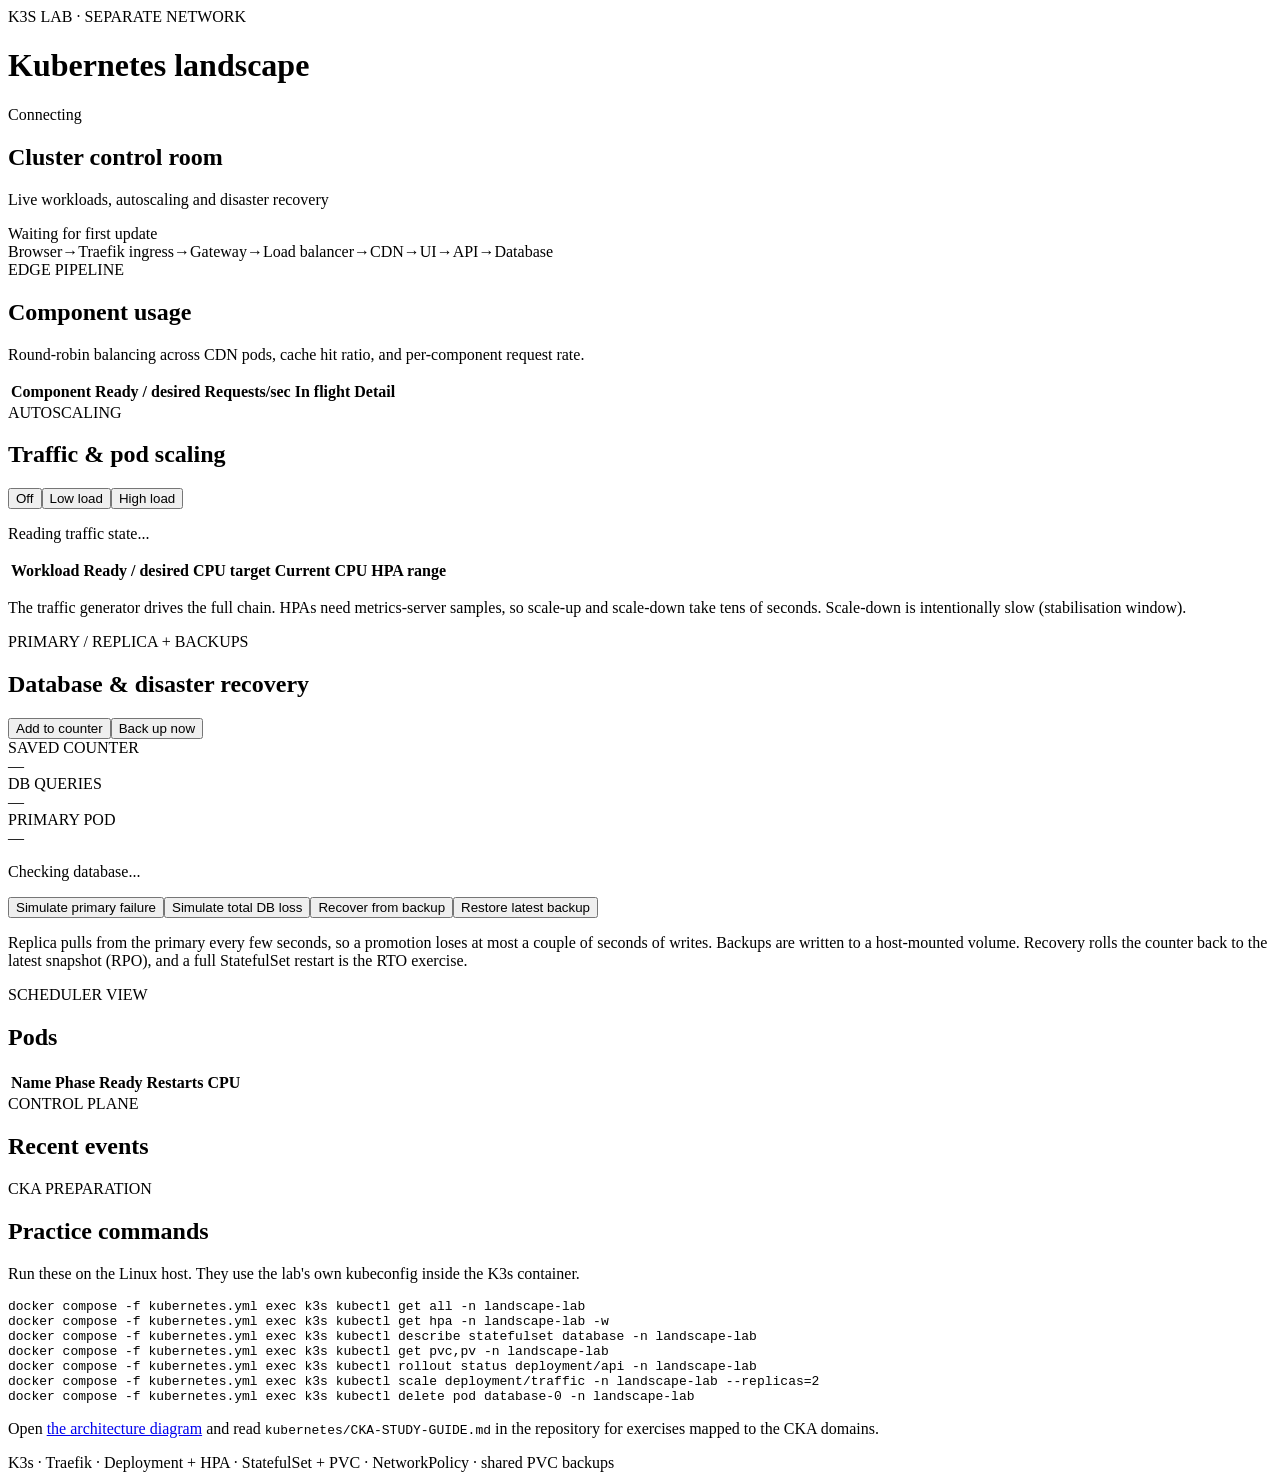
==== kubernetes/index.html @ 6af29f59 "kubernetes landscape" ====
<!doctype html>
<html lang="en">
<head>
  <meta charset="utf-8">
  <meta name="viewport" content="width=device-width, initial-scale=1">
  <title>Kubernetes Landscape Control Room</title>
  <link rel="stylesheet" href="/app.css">
  <script src="/browser.js" defer></script>
</head>
<body>
  <header><div class="wrap masthead"><div><div class="eyebrow">K3S LAB · SEPARATE NETWORK</div><h1>Kubernetes landscape</h1></div><div class="connection"><span class="dot" id="connection-dot"></span><span id="connection">Connecting</span></div></div></header>
  <main class="wrap">
    <div class="intro"><div><h2>Cluster control room</h2><p>Live workloads, autoscaling and disaster recovery</p></div><span id="updated">Waiting for first update</span></div>
    <div id="alert" class="alert" role="status" hidden></div>
    <section class="flow" aria-label="Request path"><span>Browser</span><b>→</b><span>Traefik ingress</span><b>→</b><span>Gateway</span><b>→</b><span>Load balancer</span><b>→</b><span>CDN</span><b>→</b><span>UI</span><b>→</b><span>API</span><b>→</b><span>Database</span></section>

    <section class="section">
      <div class="section-title"><div><div class="eyebrow">EDGE PIPELINE</div><h2>Component usage</h2></div></div>
      <p class="muted">Round-robin balancing across CDN pods, cache hit ratio, and per-component request rate.</p>
      <div class="table-wrap"><table><thead><tr><th>Component</th><th>Ready / desired</th><th>Requests/sec</th><th>In flight</th><th>Detail</th></tr></thead><tbody id="components"></tbody></table></div>
    </section>

    <section class="section">
      <div class="section-title"><div><div class="eyebrow">AUTOSCALING</div><h2>Traffic &amp; pod scaling</h2></div><div class="actions"><button id="traffic-off" class="secondary">Off</button><button id="traffic-low">Low load</button><button id="traffic-high">High load</button></div></div>
      <p class="muted" id="traffic-state">Reading traffic state...</p>
      <div class="table-wrap"><table><thead><tr><th>Workload</th><th>Ready / desired</th><th>CPU target</th><th>Current CPU</th><th>HPA range</th></tr></thead><tbody id="workloads"></tbody></table></div>
      <p class="note">The traffic generator drives the full chain. HPAs need metrics-server samples, so scale-up and scale-down take tens of seconds. Scale-down is intentionally slow (stabilisation window).</p>
    </section>

    <section class="section">
      <div class="section-title"><div><div class="eyebrow">PRIMARY / REPLICA + BACKUPS</div><h2>Database &amp; disaster recovery</h2></div><div class="actions"><button id="increment">Add to counter</button><button id="backup" class="secondary">Back up now</button></div></div>
      <div class="database">
        <div><div class="metric-label">SAVED COUNTER</div><div class="counter" id="counter">—</div></div>
        <div><div class="metric-label">DB QUERIES</div><div class="counter small" id="touches">—</div></div>
        <div><div class="metric-label">PRIMARY POD</div><div class="primary-pod" id="database-primary">—</div></div>
      </div>
      <p id="database-status">Checking database...</p>
      <div class="actions danger-actions"><button id="failover" class="danger">Simulate primary failure</button><button id="disaster" class="danger">Simulate total DB loss</button><button id="recover" class="secondary">Recover from backup</button><button id="restore" class="secondary">Restore latest backup</button></div>
      <p class="note">Replica pulls from the primary every few seconds, so a promotion loses at most a couple of seconds of writes. Backups are written to a host-mounted volume. Recovery rolls the counter back to the latest snapshot (RPO), and a full StatefulSet restart is the RTO exercise.</p>
    </section>

    <section class="section">
      <div class="section-title"><div><div class="eyebrow">SCHEDULER VIEW</div><h2>Pods</h2></div></div>
      <div class="table-wrap"><table><thead><tr><th>Name</th><th>Phase</th><th>Ready</th><th>Restarts</th><th>CPU</th></tr></thead><tbody id="pods"></tbody></table></div>
    </section>

    <section class="section">
      <div class="section-title"><div><div class="eyebrow">CONTROL PLANE</div><h2>Recent events</h2></div></div>
      <ul id="events" class="events"></ul>
    </section>

    <section class="section">
      <div class="section-title"><div><div class="eyebrow">CKA PREPARATION</div><h2>Practice commands</h2></div></div>
      <p class="muted">Run these on the Linux host. They use the lab's own kubeconfig inside the K3s container.</p>
      <pre class="commands">docker compose -f kubernetes.yml exec k3s kubectl get all -n landscape-lab
docker compose -f kubernetes.yml exec k3s kubectl get hpa -n landscape-lab -w
docker compose -f kubernetes.yml exec k3s kubectl describe statefulset database -n landscape-lab
docker compose -f kubernetes.yml exec k3s kubectl get pvc,pv -n landscape-lab
docker compose -f kubernetes.yml exec k3s kubectl rollout status deployment/api -n landscape-lab
docker compose -f kubernetes.yml exec k3s kubectl scale deployment/traffic -n landscape-lab --replicas=2
docker compose -f kubernetes.yml exec k3s kubectl delete pod database-0 -n landscape-lab</pre>
      <p class="note">Open <a href="/architecture.svg">the architecture diagram</a> and read <code>kubernetes/CKA-STUDY-GUIDE.md</code> in the repository for exercises mapped to the CKA domains.</p>
    </section>
  </main>
  <footer class="wrap">K3s · Traefik · Deployment + HPA · StatefulSet + PVC · NetworkPolicy · shared PVC backups</footer>
</body>
</html>
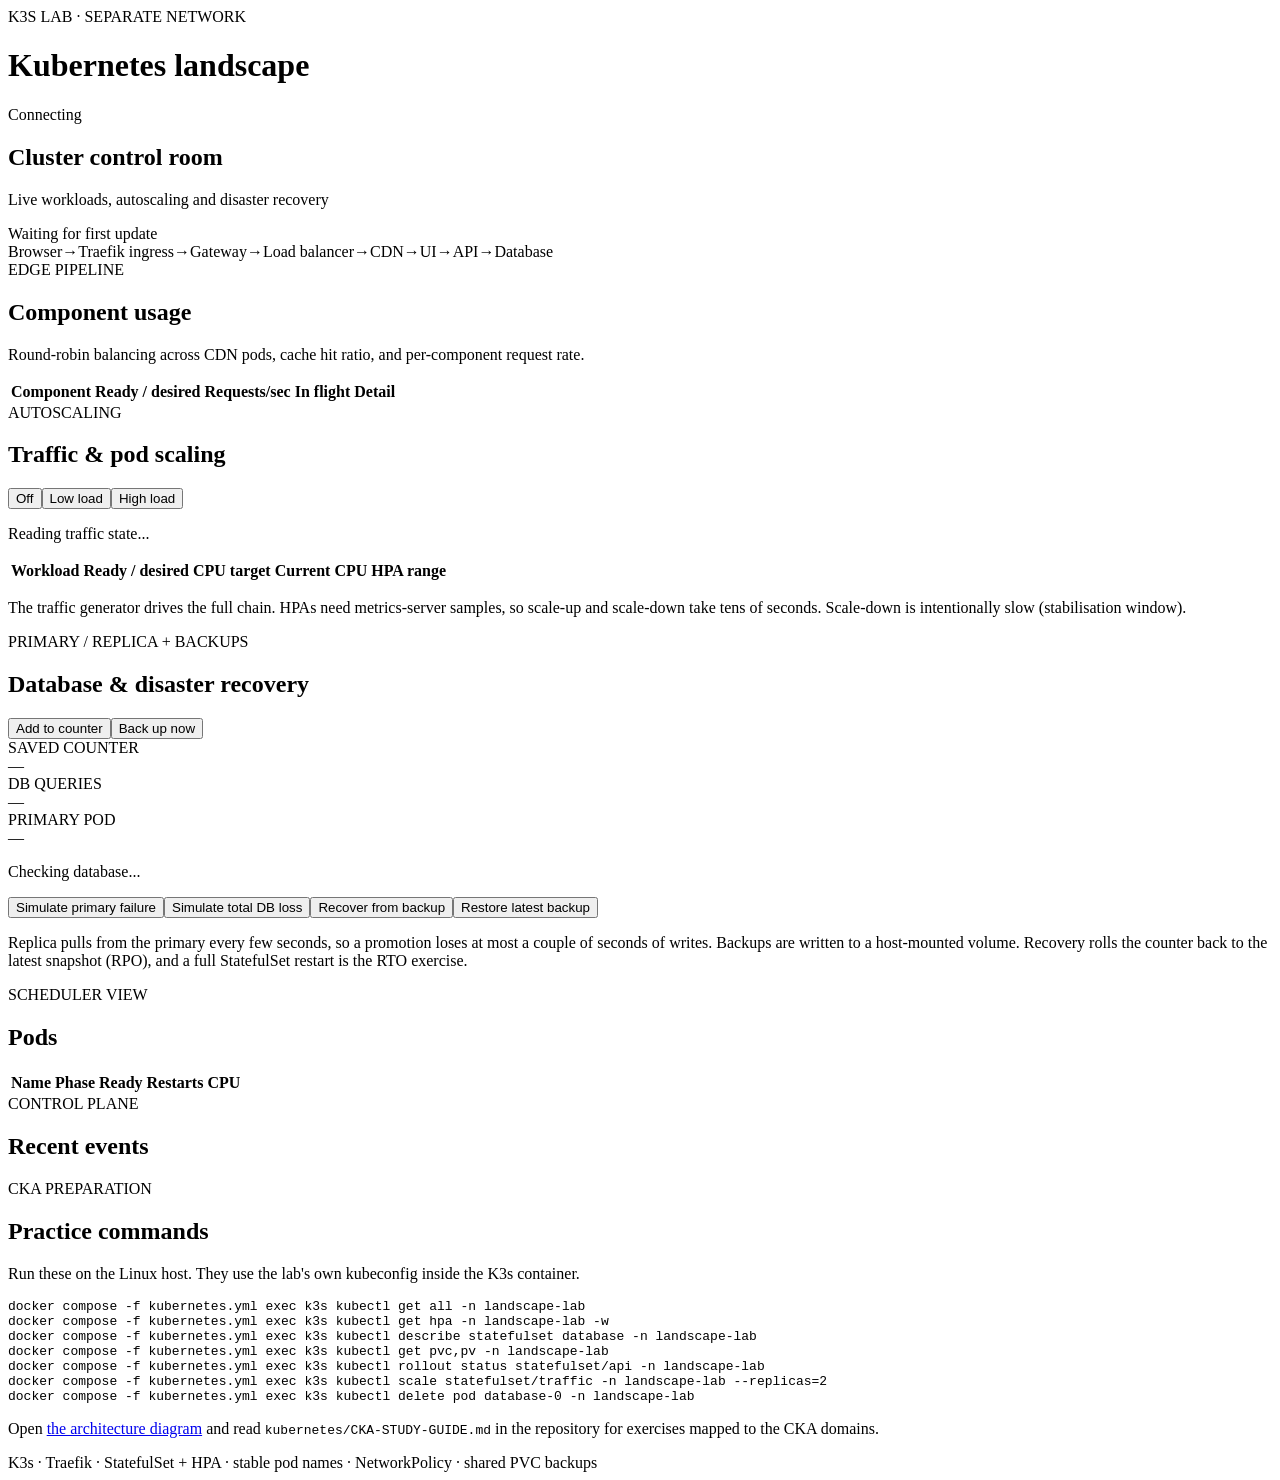
==== commit 53db4059: "kube updates" ====
--- a/kubernetes/index.html
+++ b/kubernetes/index.html
@@ -56,12 +56,12 @@
 docker compose -f kubernetes.yml exec k3s kubectl get hpa -n landscape-lab -w
 docker compose -f kubernetes.yml exec k3s kubectl describe statefulset database -n landscape-lab
 docker compose -f kubernetes.yml exec k3s kubectl get pvc,pv -n landscape-lab
-docker compose -f kubernetes.yml exec k3s kubectl rollout status deployment/api -n landscape-lab
-docker compose -f kubernetes.yml exec k3s kubectl scale deployment/traffic -n landscape-lab --replicas=2
+docker compose -f kubernetes.yml exec k3s kubectl rollout status statefulset/api -n landscape-lab
+docker compose -f kubernetes.yml exec k3s kubectl scale statefulset/traffic -n landscape-lab --replicas=2
 docker compose -f kubernetes.yml exec k3s kubectl delete pod database-0 -n landscape-lab</pre>
       <p class="note">Open <a href="/architecture.svg">the architecture diagram</a> and read <code>kubernetes/CKA-STUDY-GUIDE.md</code> in the repository for exercises mapped to the CKA domains.</p>
     </section>
   </main>
-  <footer class="wrap">K3s · Traefik · Deployment + HPA · StatefulSet + PVC · NetworkPolicy · shared PVC backups</footer>
+  <footer class="wrap">K3s · Traefik · StatefulSet + HPA · stable pod names · NetworkPolicy · shared PVC backups</footer>
 </body>
 </html>
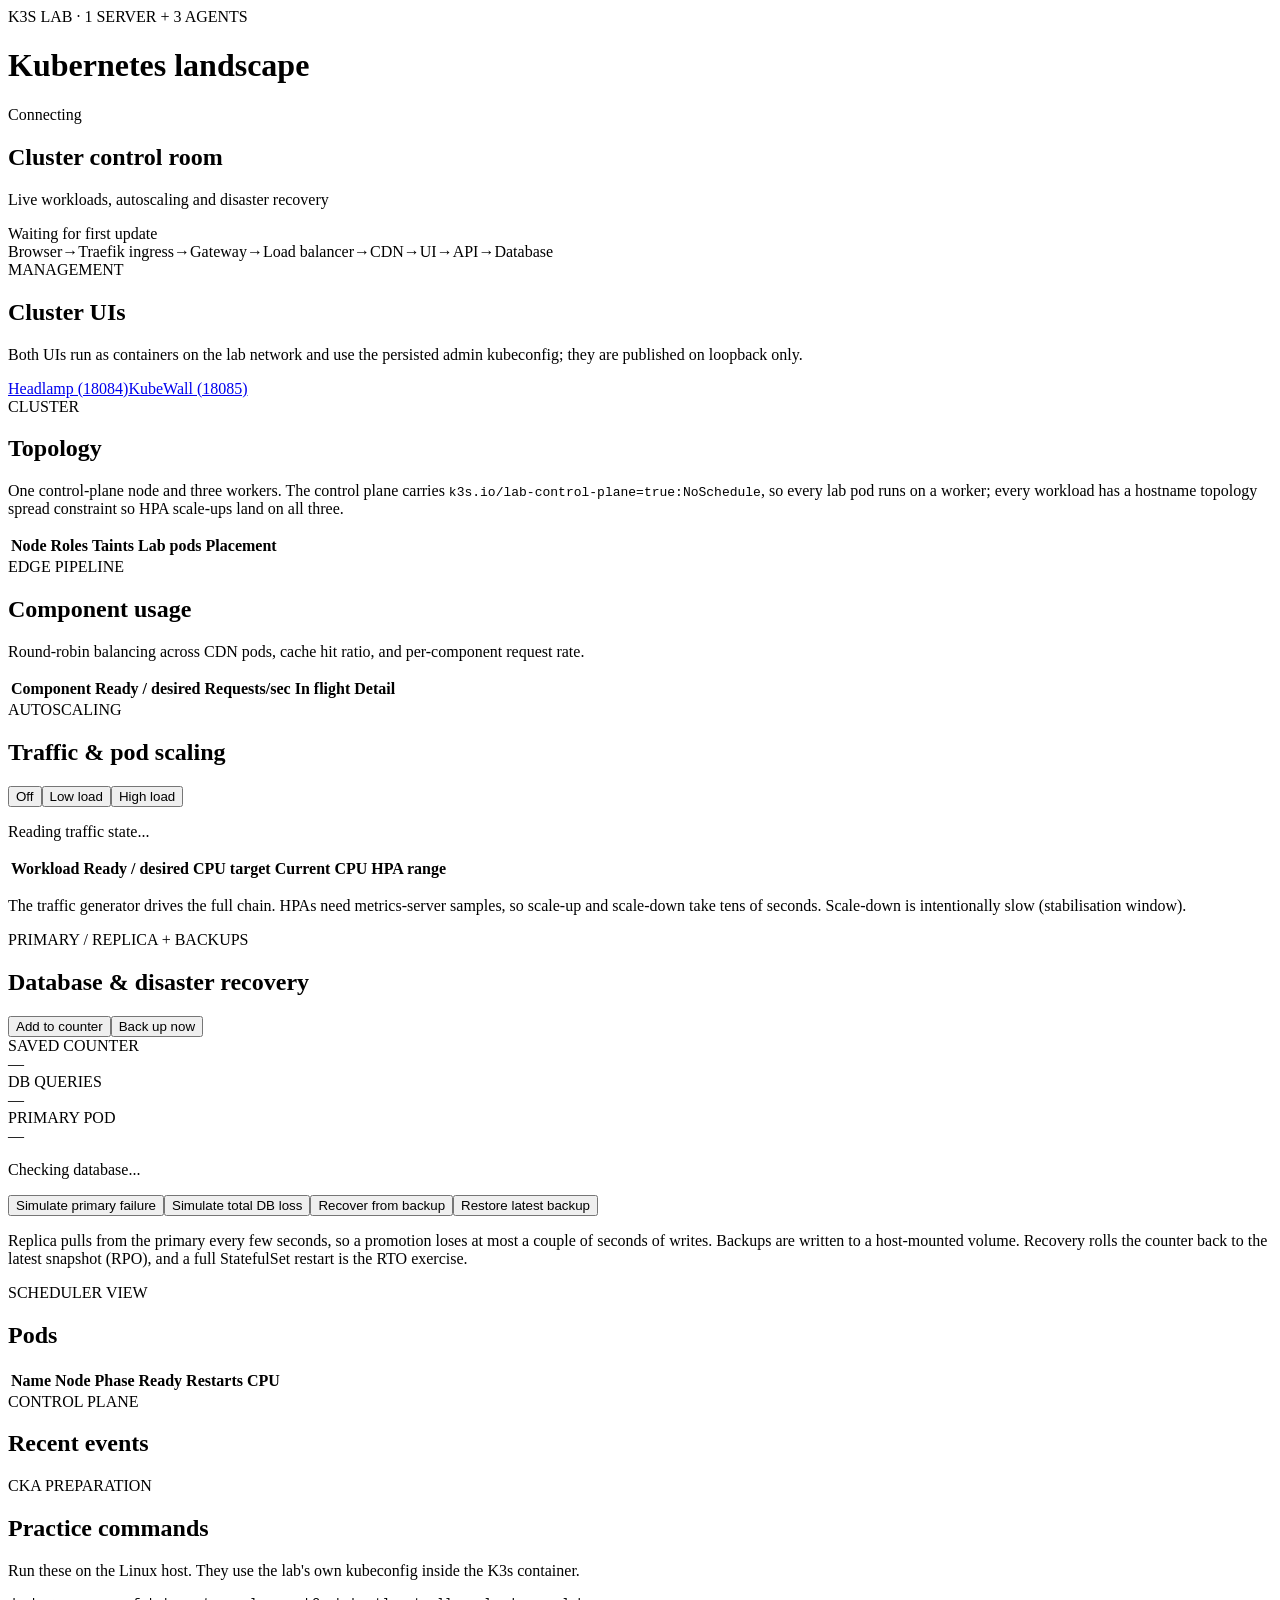
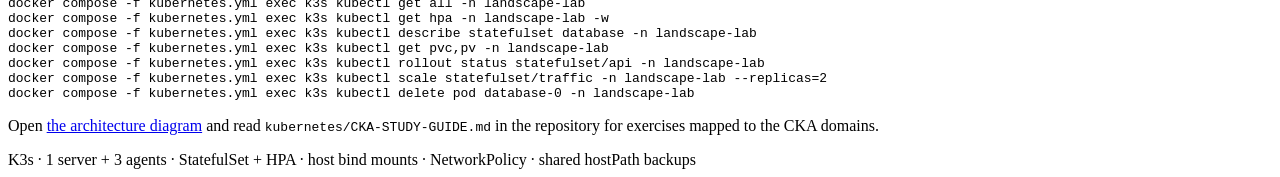
==== commit d00ca83d: "kube updates" ====
--- a/kubernetes/index.html
+++ b/kubernetes/index.html
@@ -8,11 +8,23 @@
   <script src="/browser.js" defer></script>
 </head>
 <body>
-  <header><div class="wrap masthead"><div><div class="eyebrow">K3S LAB · SEPARATE NETWORK</div><h1>Kubernetes landscape</h1></div><div class="connection"><span class="dot" id="connection-dot"></span><span id="connection">Connecting</span></div></div></header>
+  <header><div class="wrap masthead"><div><div class="eyebrow">K3S LAB · 1 SERVER + 3 AGENTS</div><h1>Kubernetes landscape</h1></div><div class="connection"><span class="dot" id="connection-dot"></span><span id="connection">Connecting</span></div></div></header>
   <main class="wrap">
     <div class="intro"><div><h2>Cluster control room</h2><p>Live workloads, autoscaling and disaster recovery</p></div><span id="updated">Waiting for first update</span></div>
     <div id="alert" class="alert" role="status" hidden></div>
     <section class="flow" aria-label="Request path"><span>Browser</span><b>→</b><span>Traefik ingress</span><b>→</b><span>Gateway</span><b>→</b><span>Load balancer</span><b>→</b><span>CDN</span><b>→</b><span>UI</span><b>→</b><span>API</span><b>→</b><span>Database</span></section>
+
+    <section class="section">
+      <div class="section-title"><div><div class="eyebrow">MANAGEMENT</div><h2>Cluster UIs</h2></div></div>
+      <p class="muted">Both UIs run as containers on the lab network and use the persisted admin kubeconfig; they are published on loopback only.</p>
+      <div class="actions"><a class="button" id="headlamp-link" href="#">Headlamp (18084)</a><a class="button secondary" id="kubewall-link" href="#">KubeWall (18085)</a></div>
+    </section>
+
+    <section class="section">
+      <div class="section-title"><div><div class="eyebrow">CLUSTER</div><h2>Topology</h2></div></div>
+      <p class="muted">One control-plane node and three workers. The control plane carries <code>k3s.io/lab-control-plane=true:NoSchedule</code>, so every lab pod runs on a worker; every workload has a hostname topology spread constraint so HPA scale-ups land on all three.</p>
+      <div class="table-wrap"><table><thead><tr><th>Node</th><th>Roles</th><th>Taints</th><th>Lab pods</th><th>Placement</th></tr></thead><tbody id="nodes"></tbody></table></div>
+    </section>
 
     <section class="section">
       <div class="section-title"><div><div class="eyebrow">EDGE PIPELINE</div><h2>Component usage</h2></div></div>
@@ -41,7 +53,7 @@
 
     <section class="section">
       <div class="section-title"><div><div class="eyebrow">SCHEDULER VIEW</div><h2>Pods</h2></div></div>
-      <div class="table-wrap"><table><thead><tr><th>Name</th><th>Phase</th><th>Ready</th><th>Restarts</th><th>CPU</th></tr></thead><tbody id="pods"></tbody></table></div>
+      <div class="table-wrap"><table><thead><tr><th>Name</th><th>Node</th><th>Phase</th><th>Ready</th><th>Restarts</th><th>CPU</th></tr></thead><tbody id="pods"></tbody></table></div>
     </section>
 
     <section class="section">
@@ -62,6 +74,6 @@
       <p class="note">Open <a href="/architecture.svg">the architecture diagram</a> and read <code>kubernetes/CKA-STUDY-GUIDE.md</code> in the repository for exercises mapped to the CKA domains.</p>
     </section>
   </main>
-  <footer class="wrap">K3s · Traefik · StatefulSet + HPA · stable pod names · NetworkPolicy · shared PVC backups</footer>
+  <footer class="wrap">K3s · 1 server + 3 agents · StatefulSet + HPA · host bind mounts · NetworkPolicy · shared hostPath backups</footer>
 </body>
 </html>
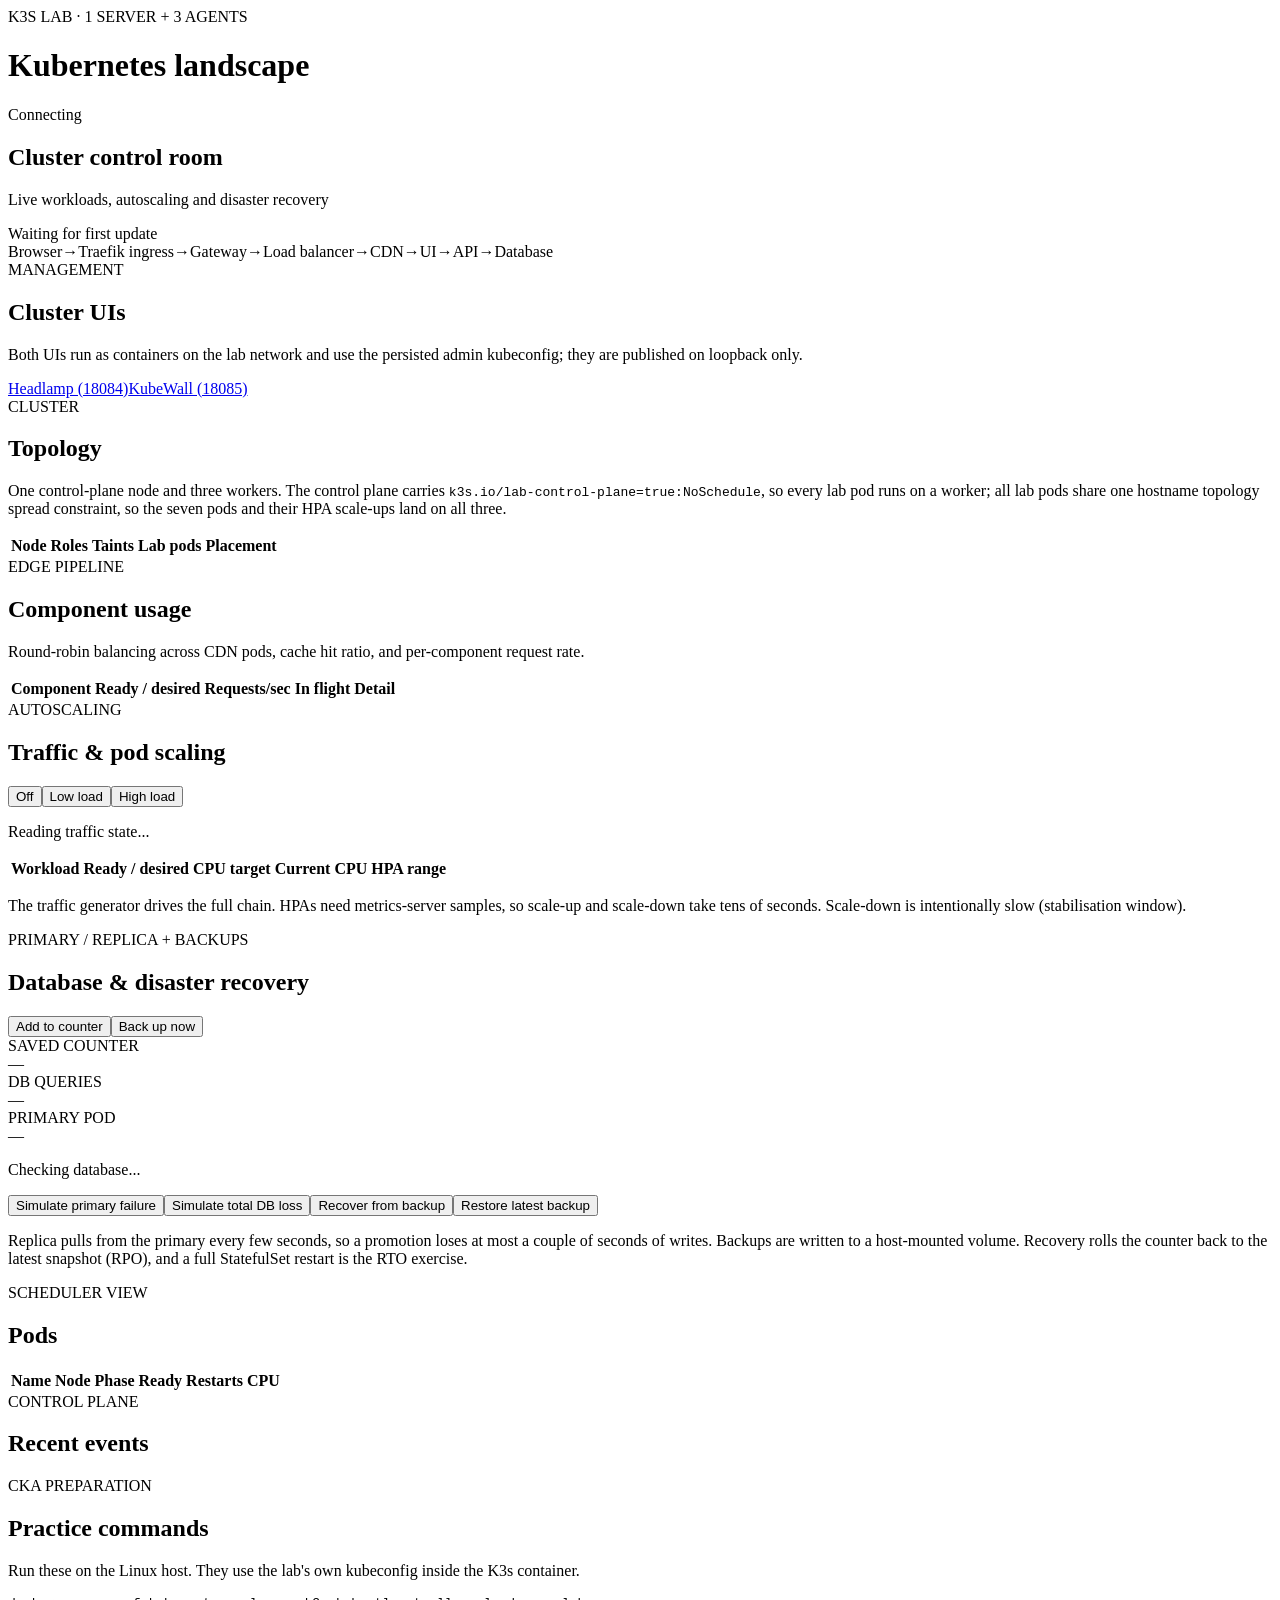
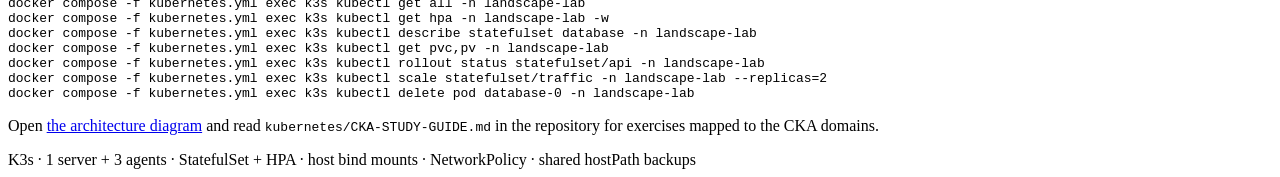
==== commit 90389882: "kubes update" ====
--- a/kubernetes/index.html
+++ b/kubernetes/index.html
@@ -22,7 +22,7 @@
 
     <section class="section">
       <div class="section-title"><div><div class="eyebrow">CLUSTER</div><h2>Topology</h2></div></div>
-      <p class="muted">One control-plane node and three workers. The control plane carries <code>k3s.io/lab-control-plane=true:NoSchedule</code>, so every lab pod runs on a worker; every workload has a hostname topology spread constraint so HPA scale-ups land on all three.</p>
+      <p class="muted">One control-plane node and three workers. The control plane carries <code>k3s.io/lab-control-plane=true:NoSchedule</code>, so every lab pod runs on a worker; all lab pods share one hostname topology spread constraint, so the seven pods and their HPA scale-ups land on all three.</p>
       <div class="table-wrap"><table><thead><tr><th>Node</th><th>Roles</th><th>Taints</th><th>Lab pods</th><th>Placement</th></tr></thead><tbody id="nodes"></tbody></table></div>
     </section>
 
